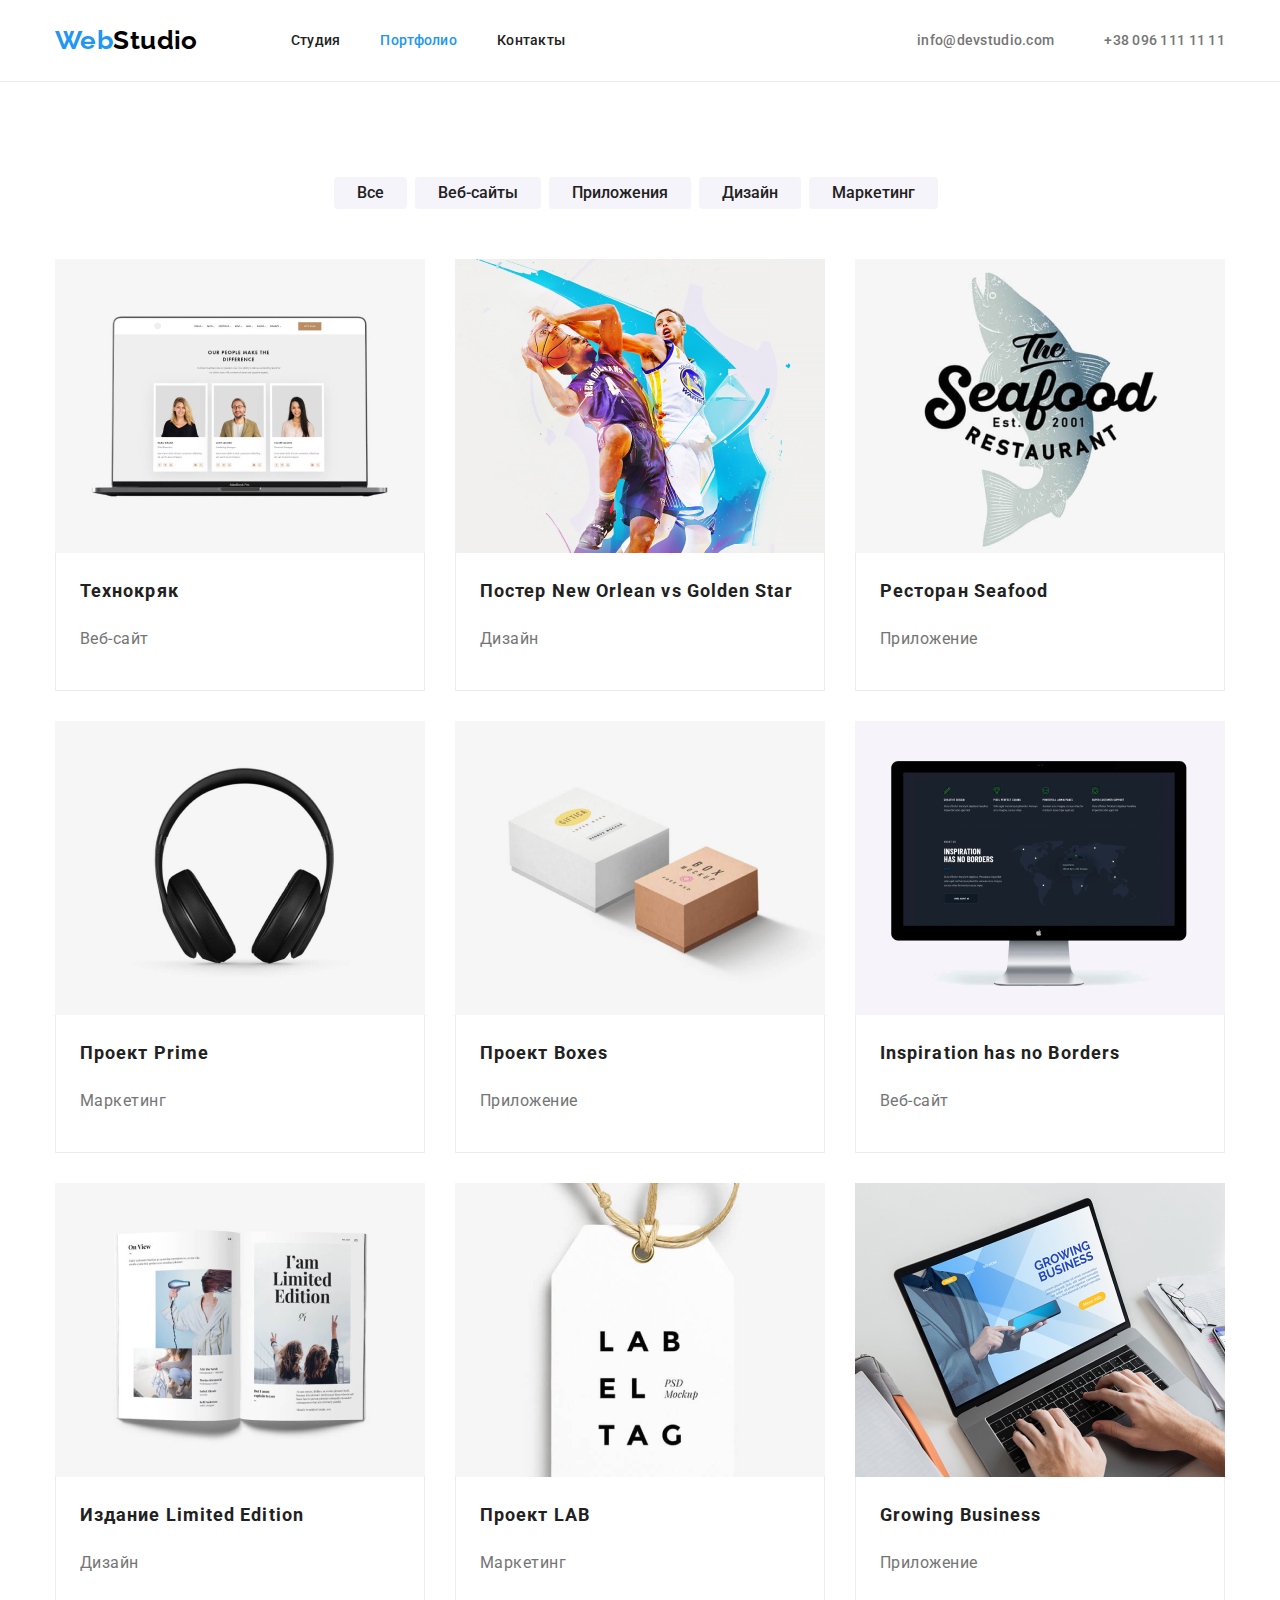
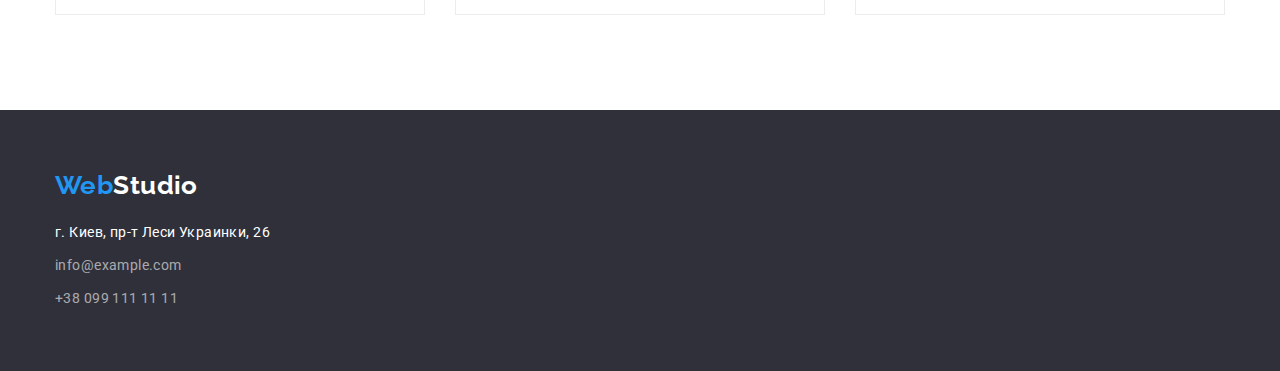
==== portfolio.html @ 456f7685 "1" ====
<!DOCTYPE html>
<html lang="ru">
  <head>
    <meta charset="UTF-8" />
    <meta name="viewport" content="width=device-width, initial-scale=1.0" />
    <title>Портфолио</title>
    <link href="https://fonts.googleapis.com/css2?family=Raleway:wght@700&family=Roboto:wght@400;500;700;900&display=swap"
      rel="stylesheet">
    <link rel="stylesheet" href="https://cdnjs.cloudflare.com/ajax/libs/modern-normalize/1.0.0/modern-normalize.css">
    <link rel="stylesheet" href="./css/styles.css">
  </head>
  <body>
    <!--Шапка сайта-->
    <header class="header lain-header">
      <div class="container header-container">
        <nav class="navigation">
          <a href="./index.html" class="logo-header"><span class="accent-logo">Web</span>Studio</a>
          <ul class="site-nav list">
            <li class="site-nav-item">
              <a href="./index.html" class="link">Студия</a>
            </li>
            <li class="site-nav-item">
              <a href="./portfolio.html" class="link current">Портфолио</a>
            </li>
            <li class="site-nav-item">
              <a href="" class="link">Контакты</a>
            </li>
          </ul>
        </nav>
        <ul class="contacts-header list">
          <li class="contacts-header-item"><a href="mailto:info@devstudio.com" class="link">info@devstudio.com</a></li>
          <li class="contacts-header-item"><a href="tel:+380961111111" class="link">+38 096 111 11 11</a></li>
        </ul>
      </div>
    </header>
    <!-- мэйн -->
    <main>
      <section class="section">
        <div class="container">
          <h1 class="visually-hidden">Портфолио</h1>
          <ul class="list button-container">
            <li class="dutton-item"><button type="button" class="button-filter">Все</button></li>
            <li class="dutton-item"><button type="button" class="button-filter">Веб-сайты</button></li>
            <li class="dutton-item"><button type="button" class="button-filter">Приложения</button></li>
            <li class="dutton-item"><button type="button" class="button-filter">Дизайн</button></li>
            <li class="dutton-item"><button type="button" class="button-filter">Маркетинг</button></li>
          </ul>
          <ul class="list flex-container">
            <li class="flex-element">
              <a href="" class="underlain">
                <img
                  src="./images/portfolio-1.jpg"
                  alt="ноутбук"
                  width="370"
                  height="294"
                />
                <div class="block-text">
                  <h2 class="projects">Технокряк</h2>
                  <p class="categories">Веб-сайт</p>
                </div>
              </a>
            </li>
            <li class="flex-element">
              <a href="" class="underlain">
                <img
                  src="./images/portfolio-2.jpg"
                  alt="Постер"
                  width="370"
                  height="294"
                />
                <div class="block-text">
                  <h2 class="projects">Постер New Orlean vs Golden Star</h2>
                  <p class="categories">Дизайн</p>
                </div>
              </a>
            </li>
            <li class="flex-element">
              <a href="" class="underlain">
                <img
                  src="./images/portfolio-3.jpg"
                  alt="Лого ресторана"
                  width="370"
                  height="294"
                />
                <div class="block-text">
                  <h2 class="projects">Ресторан Seafood</h2>
                  <p class="categories">Приложение</p>
                </div>
              </a>
            </li>
            <li class="flex-element">
              <a href="" class="underlain">
                <img
                  src="./images/portfolio-4.jpg"
                  alt="наушники"
                  width="370"
                  height="294"
                />
                <div class="block-text">
                  <h2 class="projects">Проект Prime</h2>
                  <p class="categories">Маркетинг</p>
                </div>
              </a>
            </li>
            <li class="flex-element">
              <a href="" class="underlain">
                <img
                  src="./images/portfolio-5.jpg"
                  alt="коробки"
                  width="370"
                  height="294"
                />
                <div class="block-text">
                  <h2 class="projects">Проект Boxes</h2>
                  <p class="categories">Приложение</p>
                </div>
              </a>
            </li>
            <li class="flex-element">
              <a href="" class="underlain">
                <img
                  src="./images/portfolio-6.jpg"
                  alt="моноблок"
                  width="370"
                  height="294"
                />
                <div class="block-text">
                  <h2 class="projects">Inspiration has no Borders</h2>
                  <p class="categories">Веб-сайт</p>
                </div>
              </a>
            </li>
            <li class="flex-element">
              <a href="" class="underlain">
                <img
                  src="./images/portfolio-7.jpg"
                  alt="книга"
                  width="370"
                  height="294"
                />
                <div class="block-text">
                  <h2 class="projects">Издание Limited Edition</h2>
                  <p class="categories">Дизайн</p>
                </div>
              </a>
            </li>
            <li class="flex-element">
              <a href="" class="underlain">
                <img
                  src="./images/portfolio-8.jpg"
                  alt="лейбл"
                  width="370"
                  height="294"
                />
                <div class="block-text">
                  <h2 class="projects">Проект LAB</h2>
                  <p class="categories">Маркетинг</p>
                </div>
              </a>
            </li>
            <li class="flex-element">
              <a href="" class="underlain">
                <img
                  src="./images/portfolio-9.jpg"
                  alt="ноутбук"
                  width="370"
                  height="294"
                />
                <div class="block-text">
                  <h2 class="projects">Growing Business</h2>
                  <p class="categories">Приложение</p>
                </div>
              </a>
            </li>
          </ul>
        </div>
      </section>
    </main>
    <!--Футер-->
    <footer class="footer">
      <div class="container">
        <a href="./index.html" class="logo-footer"><span class="accent-logo">Web</span>Studio</a>
        <address class="address-footer">
          <p class="address address-footer-item">г. Киев, пр-т Леси Украинки, 26</p>
          <a href="mailto:info@devstudio.com" class="link address-footer-item">info@example.com</a>
          <a href="tel:+380961111111" class="link address-footer-item">+38 099 111 11 11</a>
        </address>
      </div>
    </footer>
  </body>
</html>
---- css/styles.css ----
html {
  box-sizing: border-box;
}
*,
*::before,
*::after {
  box-sizing: inherit;
}

img {
  display: block;
  max-width: 100%;
  height: auto;
}

h1,
h2,
h3,
p {
  margin-top: 0;
}

:root {
  --text-color: #757575;
  --title-text-color: #212121;
  --bg-dark-color: #2f303a;
  --bg-team-portfolio-filters: #f5f4fa;
  --bg-color: #ffffff;
  --footer-contacts: rgba(255, 255, 255, 0.6);
  --accent-color: #2196f3;
  --hero-text-color: #ffffff;
  --white-logo: #ffffff;
  --black-logo: #000000;
  --lain-color: #ececec;
  --clients-color: #afb1b8;
}

.visually-hidden {
  position: absolute !important;
  clip: rect(1px 1px 1px 1px);
  clip: rect(1px, 1px, 1px, 1px);
  padding: 0 !important;
  border: 0 !important;
  height: 1px !important;
  width: 1px !important;
  overflow: hidden;
}

body {
  background-color: var(--bg-color);
  color: var(--text-color);

  font-family: roboto, sans-serif;
  letter-spacing: 0.03em;
  font-size: 14px;
  line-height: 1.71;
}
.list {
  padding: 0;
  margin: 0;
  list-style: none;
}

.container {
  width: 1200px;
  padding-left: 15px;
  padding-right: 15px;
  margin-right: auto;
  margin-left: auto;
}

/* header */

.header {
  padding-top: 25px;
  padding-bottom: 25px;
}

.lain-header {
  border-bottom: 1px solid var(--lain-color);
}

.header-container {
  display: flex;
  justify-content: space-between;
  align-items: center;
  border-color: #2d1e79;
}

.navigation {
  display: flex;
  align-items: center;
}
.logo-header {
  margin-right: 93px;

  color: var(--black-logo);

  font-family: raleway, sans-serif;
  font-weight: 700;
  font-size: 26px;
  line-height: 1.19;
  text-decoration: none;
}

.accent-logo {
  color: var(--accent-color);
}

.site-nav {
  display: inline-flex;
}

.site-nav-item:not(:last-child) {
  margin-right: 40px;
}

.site-nav .link {
  color: var(--title-text-color);

  font-weight: 500;
  font-size: 14px;
  line-height: 1.14;
  letter-spacing: 0.02em;
  text-decoration: none;
}
.site-nav .link:hover,
.site-nav .link:focus {
  color: var(--accent-color);
}
.site-nav .link.current {
  color: var(--accent-color);
}

.contacts-header {
  display: flex;
}

.contacts-header-item:not(:last-child) {
  margin-right: 50px;
}
.contacts-header .link {
  color: var(--text-color);

  font-weight: 500;
  font-size: 14px;
  line-height: 1.14;
  letter-spacing: 0.02em;
  text-decoration: none;
}
.contacts-header .link:hover,
.contacts-header .link:focus {
  color: var(--accent-color);
}

/* footer */
.footer {
  padding-top: 60px;
  padding-bottom: 60px;

  background-color: var(--bg-dark-color);

  font-size: 14px;
  line-height: 1.71;
}

.logo-footer {
  display: inline-block;
  margin-bottom: 20px;

  color: var(--white-logo);

  font-family: raleway, sans-serif;
  font-weight: 700;
  font-size: 26px;
  line-height: 1.19;
  text-decoration: none;
}

.address {
  color: #ffffff;

  font-style: normal;
}
.address-footer {
  display: flex;
  flex-direction: column;
}

.address-footer-item:not(:last-child) {
  margin-bottom: 9px;
}
.address-footer .link {
  color: var(--footer-contacts);

  text-decoration: none;
  font-style: normal;
}

.address-footer .link:hover,
.address-footer .link:focus {
  color: var(--accent-color);
}

/* Стили для "Студия" */

/* HERO */
.section-hero {
  padding-top: 200px;
  padding-bottom: 200px;

  background-color: var(--bg-dark-color);

  text-align: center;
}
.hero-title {
  margin-top: 0;
  margin-bottom: 30px;

  color: var(--hero-text-color);

  font-weight: 900;
  font-size: 44px;
  line-height: 1.36;
  letter-spacing: 0.06em;
  text-transform: uppercase;
}
.button-hero {
  display: inline-block;
  padding: 10px 32px;
  box-shadow: 0px 4px 4px rgba(0, 0, 0, 0.15);
  border-radius: 4px;
  min-width: 300px;

  color: var(--hero-text-color);
  background-color: var(--accent-color);

  font-weight: 700;
  font-size: 16px;
  line-height: 1.87;
  align-items: center;
  letter-spacing: 0.06em;
  text-decoration: none;
}

/* Section */

.section {
  padding-bottom: 95px;
  padding-top: 95px;
}

.section-title {
  margin-bottom: 50px;

  color: var(--title-text-color);

  font-weight: 700;
  font-size: 36px;
  line-height: 1.16;
  text-align: center;
}

/* Features */
.features {
  display: flex;
}

.features-item:not(:last-child) {
  margin-right: 30px;
}

.features .title {
  margin-bottom: 10px;

  color: var(--title-text-color);

  font-weight: 700;
  font-size: 14px;
  line-height: 1.14;
  text-transform: uppercase;
}
.features-text {
  max-width: 270px;
}
/* work */

.work {
  padding-top: 0;
}
.work-grid {
  display: flex;
  flex-wrap: wrap;
  margin-left: -30px;
}

.grid-item {
  margin-left: 30px;
}

.work-item {
  flex-basis: calc(100% / 3 - 30px);
}
/* Team */

.team {
  background: var(--bg-team-portfolio-filters);
}

.team-grid {
  display: flex;
  flex-wrap: wrap;
  margin-left: -30px;
}

.team-card {
  margin-left: 30px;

  background-color: var(--bg-color);
  box-shadow: 0px 1px 3px rgba(0, 0, 0, 0.12), 0px 1px 1px rgba(0, 0, 0, 0.14),
    0px 2px 1px rgba(0, 0, 0, 0.2);
  border-radius: 0px 0px 4px 4px;
}

.team-item {
  flex-basis: calc(100% / 4 - 30px);
}

.team .team-name {
  margin-bottom: 10px;
  color: var(--title-text-color);

  font-weight: 500;
  font-size: 16px;
  line-height: 1.18;
  text-align: center;
}

.team .position {
  font-size: 16px;
  line-height: 1.18;
  text-align: center;
}

.team-img {
  margin-bottom: 30px;
}

/* clients */

.clients-flex {
  display: flex;
  align-items: center;
  justify-content: space-between;
}

.clients-items {
  width: 170px;
  height: 90px;

  border: 1px solid var(--clients-color);
  border-radius: 4px;
  display: flex;
  justify-content: center;
  align-items: center;
}

/* Стили для "Портфолио" */

/* button */

.button-container {
  display: flex;
  justify-content: center;
  padding-bottom: 50px;
}

.dutton-item {
  margin-right: 8px;
}
.button-filter {
  padding: 6px 22px;
  min-width: 73px;
  border-radius: 4px;
  border: 1px solid transparent;

  background-color: var(--bg-team-portfolio-filters);

  color: var(--title-text-color);
  font-family: inherit;
  font-weight: 500;
  font-size: 16px;
}

.button-filter:hover,
.button-filter:focus {
  background-color: var(--accent-color);
  color: #ffffff;
}

.underlain {
  text-decoration: none;
}

.projects {
  color: var(--title-text-color);

  font-weight: 700;
  font-size: 18px;
  line-height: 2;
  letter-spacing: 0.06em;
}

.block-text {
  padding: 20px 24px;

  border: 1px solid var(--lain-color);
  border-top: none;
}

.categories {
  color: var(--text-color);

  font-size: 16px;
  line-height: 1.87;
  letter-spacing: 0.03em;
}

.flex-container {
  display: flex;
  flex-wrap: wrap;
}

.flex-element {
  width: calc((100% - 60px) / 3);
  margin-right: 30px;
  margin-bottom: 30px;
}

.flex-element:nth-child(3n) {
  margin-right: 0;
}

.flex-element:nth-last-child(-n + 3) {
  margin-bottom: 0px;
}
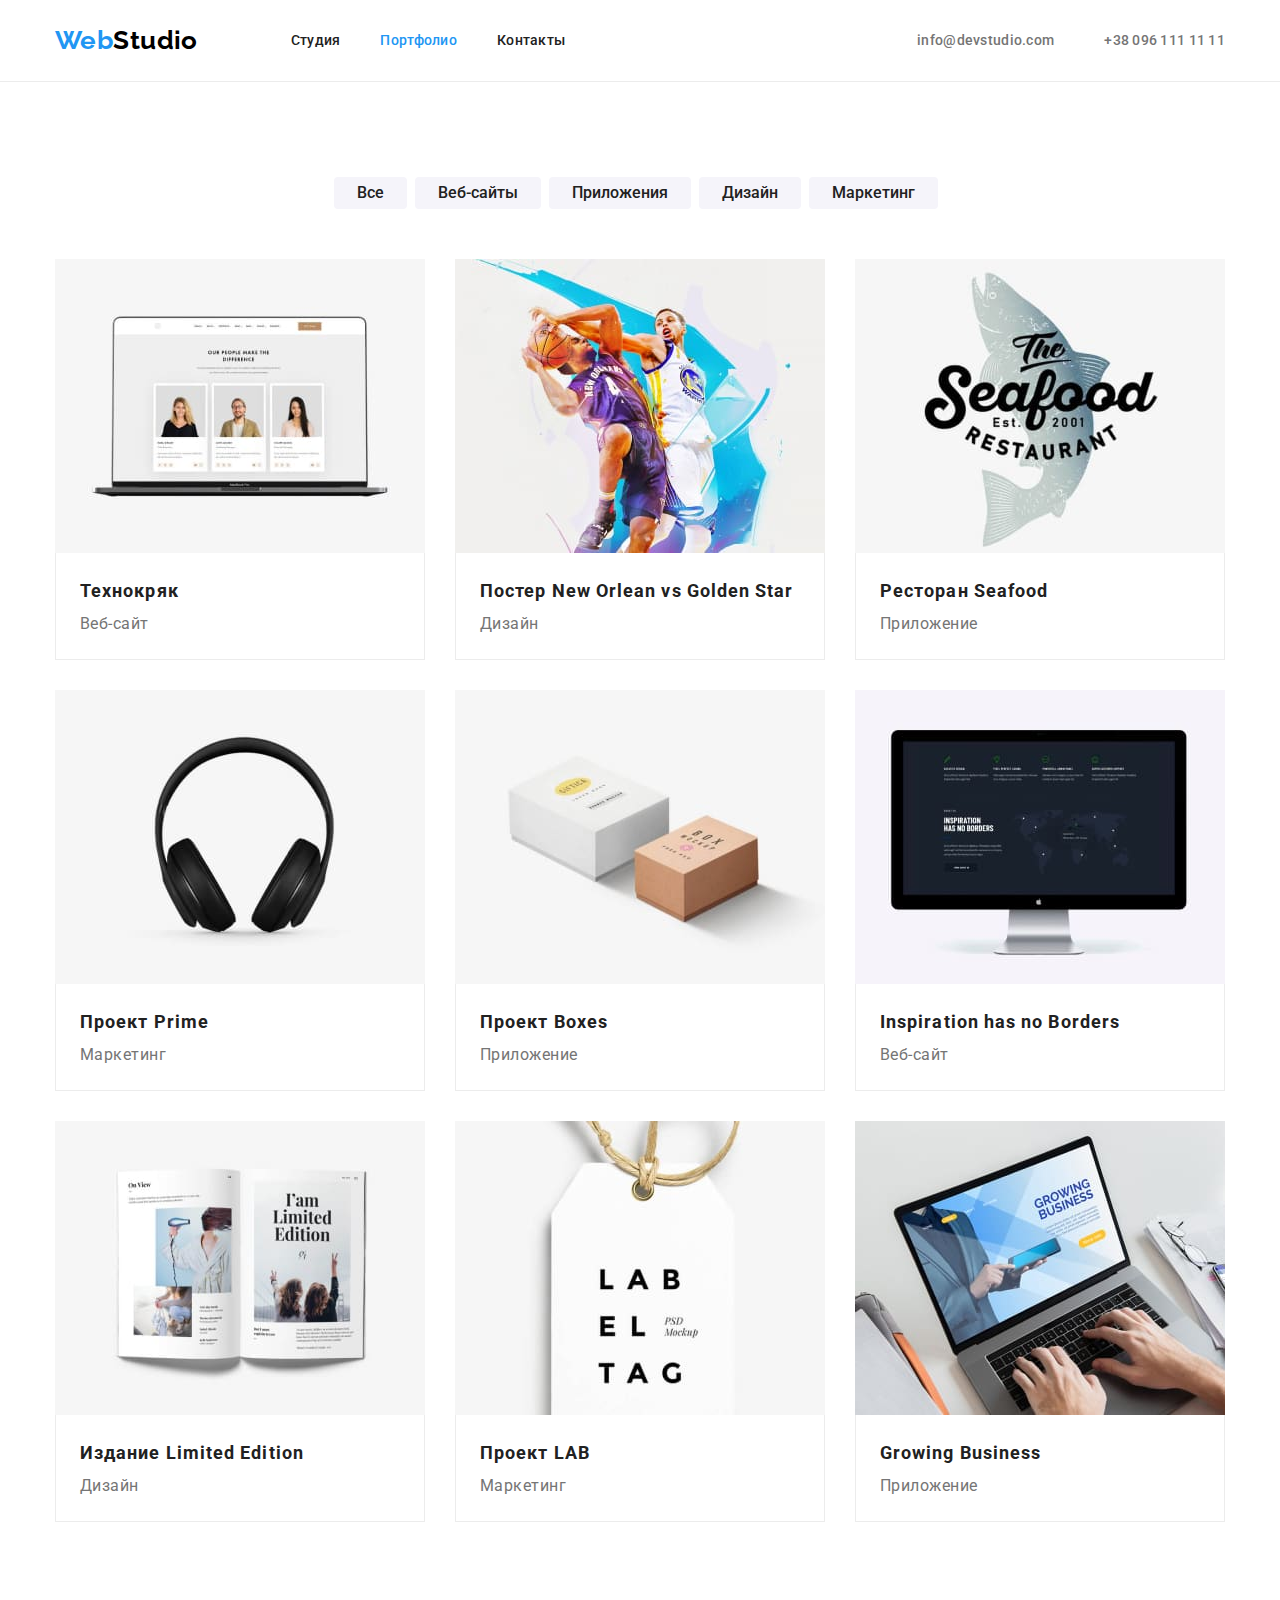
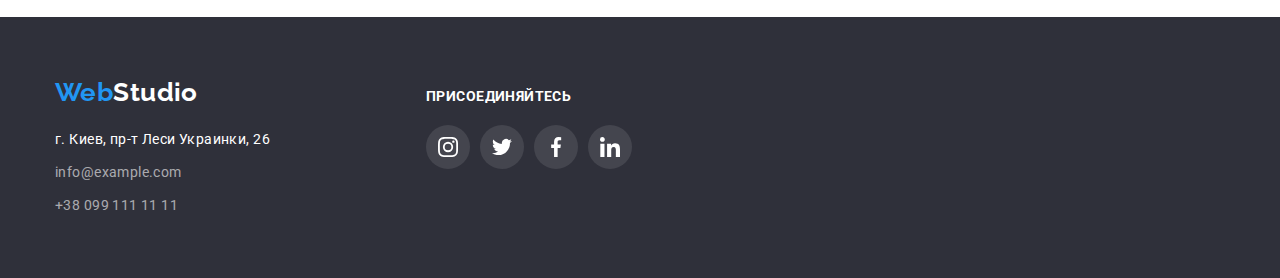
==== commit 358b4709: "4" ====
--- a/portfolio.html
+++ b/portfolio.html
@@ -178,13 +178,52 @@
     </main>
     <!--Футер-->
     <footer class="footer">
-      <div class="container">
-        <a href="./index.html" class="logo-footer"><span class="accent-logo">Web</span>Studio</a>
-        <address class="address-footer">
-          <p class="address address-footer-item">г. Киев, пр-т Леси Украинки, 26</p>
-          <a href="mailto:info@devstudio.com" class="link address-footer-item">info@example.com</a>
-          <a href="tel:+380961111111" class="link address-footer-item">+38 099 111 11 11</a>
-        </address>
+      <div class="container footer-box"> 
+        <div>
+          <a href="./index.html" class="logo-footer"><span class="accent-logo">Web</span>Studio</a>
+          <address class="address-footer">
+            <p class="address address-footer-item">г. Киев, пр-т Леси Украинки, 26</p>
+            <a href="mailto:info@devstudio.com" class="link address-footer-item">info@example.com</a>
+            <a href="tel:+380961111111" class="link address-footer-item">+38 099 111 11 11</a>
+          </address>
+        </div>
+        <div class="footer-link-box">
+          <p class="footer-text">присоединяйтесь</p>
+          <ul class="list social-icons-footer">
+            <li class="social-icons-item">
+              <a class="social-icons-link-footer" href="https://instagram.com/" target="_blank" rel="noopener noreferer"
+                aria-label="Instagram">
+                <svg class="social-icons-svg-footer">
+                  <use href="./images/symbol-defs.svg#icon-instagram"></use>
+                </svg>
+              </a>
+            </li>
+            <li class="social-icons-item">
+              <a class="social-icons-link-footer" href="https://twitter.com/" target="_blank" rel="noopener noreferer"
+                aria-label="Twitter">
+                <svg class="social-icons-svg-footer">
+                  <use href="./images/symbol-defs.svg#icon-twitter"></use>
+                </svg>
+              </a>
+            </li>
+            <li class="social-icons-item">
+              <a class="social-icons-link-footer" href="https://facebook.com/" target="_blank" rel="noopener noreferer"
+                aria-label="Facebook">
+                <svg class="social-icons-svg-footer">
+                  <use href="./images/symbol-defs.svg#icon-facebook"></use>
+                </svg>
+              </a>
+            </li>
+            <li class="social-icons-item">
+              <a class="social-icons-link-footer" href="https://linkedin.com/" target="_blank" rel="noopener noreferer"
+                aria-label="Linkedin">
+                <svg class="social-icons-svg-footer">
+                  <use href="./images/symbol-defs.svg#icon-linkedin"></use>
+                </svg>
+              </a>
+            </li>
+          </ul>
+        </div>
       </div>
     </footer>
   </body>
--- a/css/styles.css
+++ b/css/styles.css
@@ -11,6 +11,8 @@
   display: block;
   max-width: 100%;
   height: auto;
+  object-fit: cover;
+  object-position: top center;
 }
 
 h1,
@@ -18,6 +20,7 @@
 h3,
 p {
   margin-top: 0;
+  margin-bottom: 0;
 }
 
 :root {
@@ -26,13 +29,16 @@
   --bg-dark-color: #2f303a;
   --bg-team-portfolio-filters: #f5f4fa;
   --bg-color: #ffffff;
+  --bg-hero: #c4c4c4;
   --footer-contacts: rgba(255, 255, 255, 0.6);
   --accent-color: #2196f3;
   --hero-text-color: #ffffff;
   --white-logo: #ffffff;
   --black-logo: #000000;
+  --grey: #f5f4fa;
   --lain-color: #ececec;
   --clients-color: #afb1b8;
+  --social-link-footer: rgba(255, 255, 255, 0.1);
 }
 
 .visually-hidden {
@@ -202,16 +208,81 @@
   color: var(--accent-color);
 }
 
+.footer-link-box {
+  padding-left: 156px;
+}
+
+.footer-text {
+  padding-bottom: 20px;
+
+  font-weight: 700;
+  font-size: 14px;
+  line-height: 1.14;
+  letter-spacing: 0.03em;
+  text-transform: uppercase;
+
+  color: var(--bg-color);
+}
+
+.social-icons-footer {
+  display: flex;
+  justify-content: center;
+  margin-bottom: 20px;
+}
+
+.social-icons-link-footer {
+  display: flex;
+  justify-content: center;
+  align-items: center;
+  width: 44px;
+  height: 44px;
+  background-color: var(--social-link-footer);
+  border-radius: 50%;
+}
+
+.social-icons-svg-footer {
+  width: 20px;
+  height: 20px;
+  fill: var(--bg-color);
+}
+
+.social-icons-link-footer:hover,
+.social-icons-link-footer:focus {
+  background-color: var(--accent-color);
+}
+
+.footer-box {
+  display: flex;
+  align-items: baseline;
+}
+
 /* Стили для "Студия" */
 
 /* HERO */
 .section-hero {
+  height: 600px;
+  min-width: 1600px;
+  margin-left: auto;
+  margin-right: auto;
   padding-top: 200px;
   padding-bottom: 200px;
 
-  background-color: var(--bg-dark-color);
+  background-color: var(--bg-hero);
+  background-image: linear-gradient(
+      to top,
+      hsla(235, 10%, 21%, 0.4),
+      hsla(235, 10%, 21%, 0.4)
+    ),
+    url(../images/bg-fon.jpg);
+  background-repeat: no-repeat;
+  background-position: center, center;
+  background-size: cover, cover;
 
   text-align: center;
+}
+
+.hero-text-box {
+  align-items: center;
 }
 .hero-title {
   margin-top: 0;
@@ -226,11 +297,11 @@
   text-transform: uppercase;
 }
 .button-hero {
-  display: inline-block;
   padding: 10px 32px;
   box-shadow: 0px 4px 4px rgba(0, 0, 0, 0.15);
+  border: 1px solid transparent;
   border-radius: 4px;
-  min-width: 300px;
+  min-width: 200px;
 
   color: var(--hero-text-color);
   background-color: var(--accent-color);
@@ -240,7 +311,6 @@
   line-height: 1.87;
   align-items: center;
   letter-spacing: 0.06em;
-  text-decoration: none;
 }
 
 /* Section */
@@ -264,6 +334,18 @@
 /* Features */
 .features {
   display: flex;
+}
+
+.grey-box {
+  display: flex;
+  justify-content: center;
+  align-items: center;
+
+  background-color: var(--grey);
+  width: 270px;
+  height: 120px;
+  border-radius: 4px;
+  margin-bottom: 30px;
 }
 
 .features-item:not(:last-child) {
@@ -337,6 +419,8 @@
 }
 
 .team .position {
+  margin-bottom: 16px;
+
   font-size: 16px;
   line-height: 1.18;
   text-align: center;
@@ -442,5 +526,41 @@
 }
 
 .flex-element:nth-last-child(-n + 3) {
-  margin-bottom: 0px;
-}
+  margin-bottom: 0;
+}
+
+.social-icons {
+  display: flex;
+  justify-content: center;
+  margin-bottom: 20px;
+}
+
+.social-icons-item:not(:last-child) {
+  margin-right: 10px;
+}
+
+.social-icons-link {
+  display: flex;
+  justify-content: center;
+  align-items: center;
+  width: 44px;
+  height: 44px;
+  background-color: var(--bg-color);
+  border-radius: 50%;
+}
+
+.social-icons-svg {
+  width: 20px;
+  height: 20px;
+  fill: var(--clients-color);
+}
+
+.social-icons-link:hover,
+.social-icons-link:focus {
+  background-color: var(--accent-color);
+}
+
+.social-icons-link:hover .social-icons-svg,
+.social-icons-link:focus .social-icons-svg {
+  fill: var(--bg-color);
+}
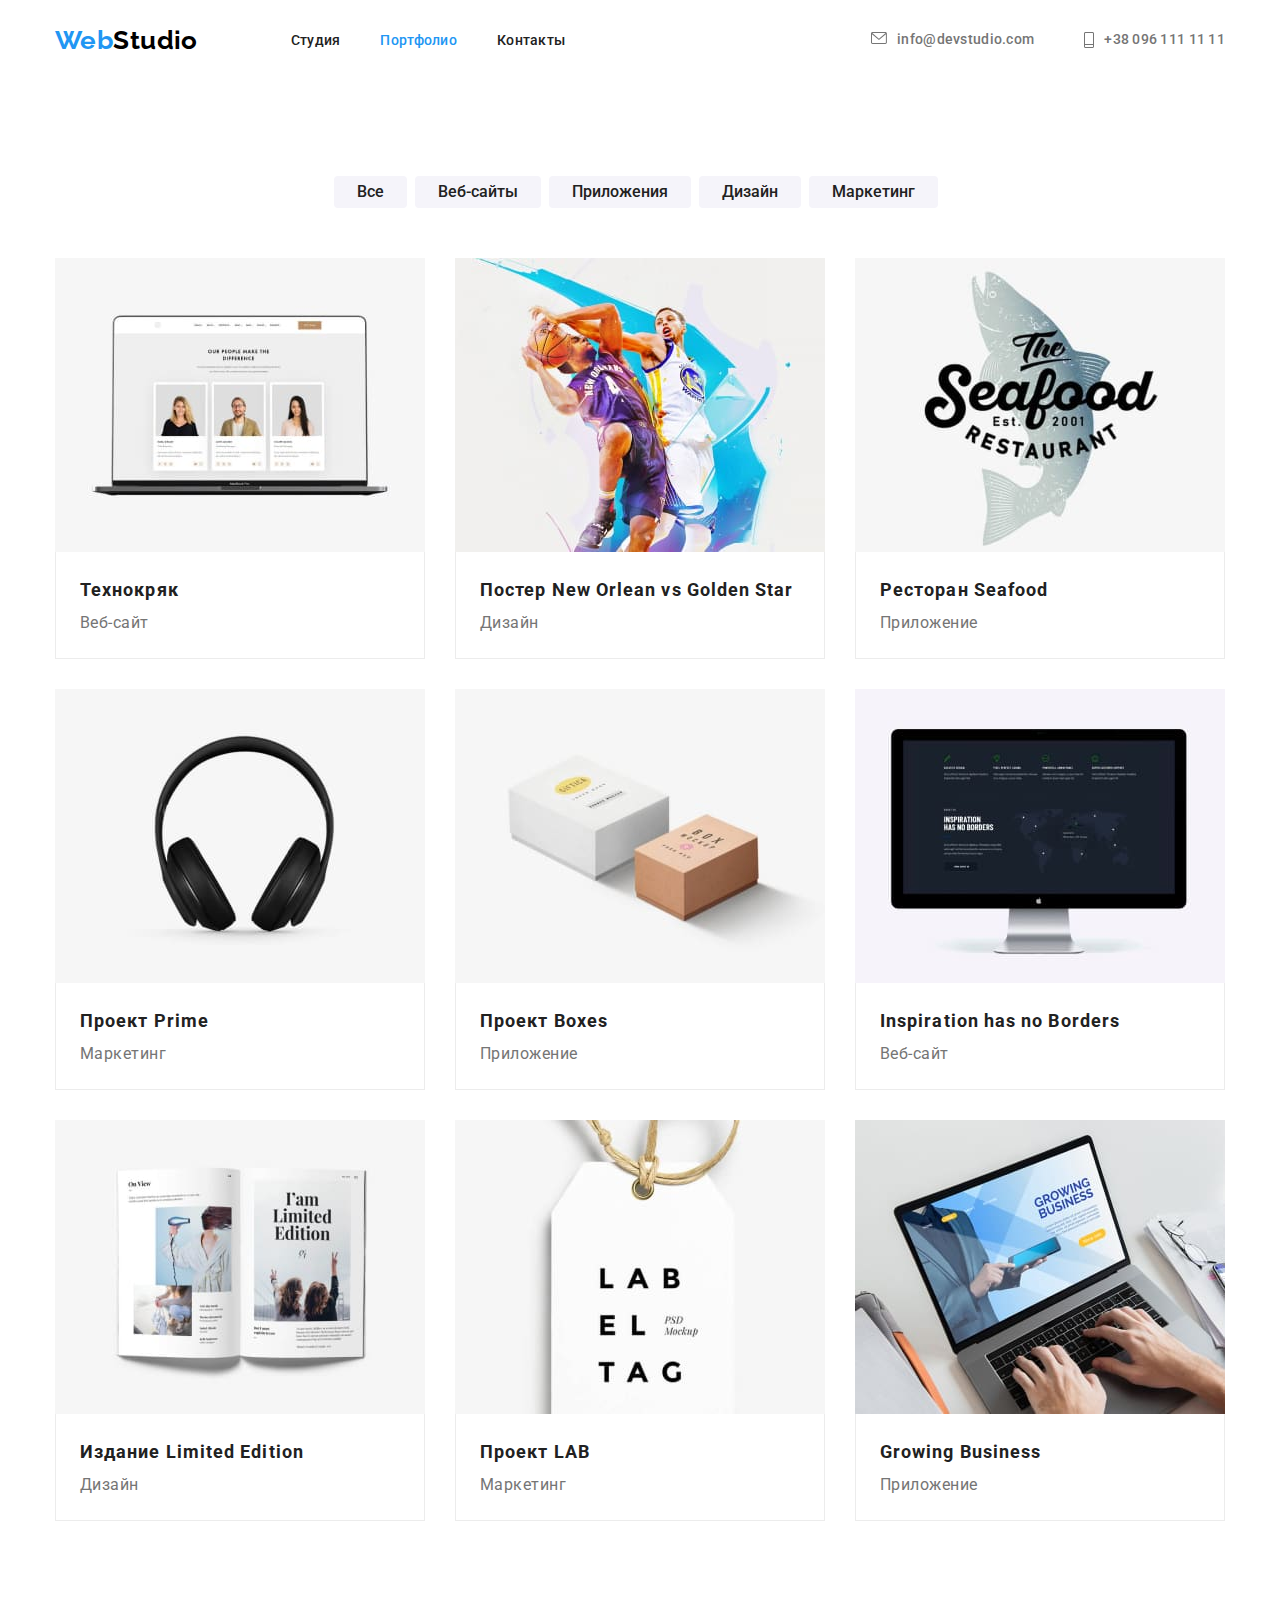
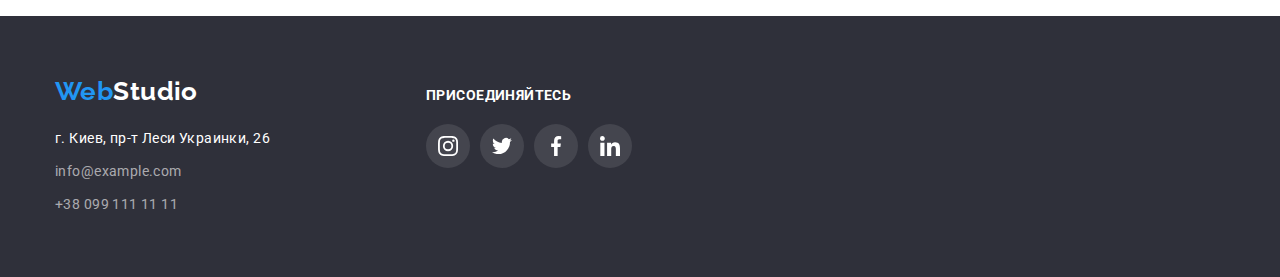
==== commit 4f33a4fb: "6" ====
--- a/portfolio.html
+++ b/portfolio.html
@@ -11,7 +11,7 @@
   </head>
   <body>
     <!--Шапка сайта-->
-    <header class="header lain-header">
+    <header class="header">
       <div class="container header-container">
         <nav class="navigation">
           <a href="./index.html" class="logo-header"><span class="accent-logo">Web</span>Studio</a>
@@ -24,12 +24,22 @@
             </li>
             <li class="site-nav-item">
               <a href="" class="link">Контакты</a>
-            </li>
+            </li>          
           </ul>
         </nav>
         <ul class="contacts-header list">
-          <li class="contacts-header-item"><a href="mailto:info@devstudio.com" class="link">info@devstudio.com</a></li>
-          <li class="contacts-header-item"><a href="tel:+380961111111" class="link">+38 096 111 11 11</a></li>
+          <li class="contacts-header-item">
+            <a href="mailto:info@devstudio.com" class="link contacts-link">
+              <svg class="contacts-icons-svg" width="16px" height="12px">
+                <use href="./images/symbol-defs.svg#icon-mail"></use>
+            </svg>info@devstudio.com</a>
+          </li>
+          <li class="contacts-header-item">
+            <a href="tel:+380961111111" class="link contacts-link">
+              <svg class="contacts-icons-svg" width="10px" height="16px">
+                <use href="./images/symbol-defs.svg#icon-phone"></use>
+            </svg>+38 096 111 11 11</a>
+          </li>
         </ul>
       </div>
     </header>
--- a/css/styles.css
+++ b/css/styles.css
@@ -140,11 +140,27 @@
 
 .contacts-header {
   display: flex;
+  align-items: center;
+}
+
+.contacts-header-item {
+  display: inline-flex;
+  align-items: baseline;
+}
+.contacts-link {
+  display: inline-flex;
+  align-items: contents;
 }
 
 .contacts-header-item:not(:last-child) {
   margin-right: 50px;
 }
+
+.contacts-link:hover .contacts-icons-svg,
+.contacts-link:focus .contacts-icons-svg {
+  fill: var(--accent-color);
+}
+
 .contacts-header .link {
   color: var(--text-color);
 
@@ -154,9 +170,16 @@
   letter-spacing: 0.02em;
   text-decoration: none;
 }
+
 .contacts-header .link:hover,
 .contacts-header .link:focus {
   color: var(--accent-color);
+}
+
+.contacts-icons-svg {
+  margin-right: 10px;
+
+  fill: var(--text-color);
 }
 
 /* footer */
@@ -275,15 +298,19 @@
     ),
     url(../images/bg-fon.jpg);
   background-repeat: no-repeat;
-  background-position: center, center;
-  background-size: cover, cover;
-
+  background-position: center;
+  background-size: cover;
+}
+
+.hero-text-box {
+  width: 1200px;
+  padding-left: 15px;
+  padding-right: 15px;
+  margin-right: auto;
+  margin-left: auto;
   text-align: center;
 }
 
-.hero-text-box {
-  align-items: center;
-}
 .hero-title {
   margin-top: 0;
   margin-bottom: 30px;
@@ -438,15 +465,27 @@
   justify-content: space-between;
 }
 
-.clients-items {
+.clients-flex .clients-items:not(:last-child) {
+  margin-right: 30px;
+}
+
+.clients-icons-link {
+  display: flex;
+  justify-content: center;
+  align-items: center;
+
   width: 170px;
   height: 90px;
 
   border: 1px solid var(--clients-color);
   border-radius: 4px;
-  display: flex;
-  justify-content: center;
-  align-items: center;
+  fill: var(--clients-color);
+}
+
+.clients-icons-link:hover,
+.clients-icons-link:focus {
+  fill: var(--accent-color);
+  border-color: var(--accent-color);
 }
 
 /* Стили для "Портфолио" */
@@ -480,6 +519,8 @@
 .button-filter:focus {
   background-color: var(--accent-color);
   color: #ffffff;
+  box-shadow: 0px 3px 1px rgba(0, 0, 0, 0.1), 0px 1px 2px rgba(0, 0, 0, 0.08),
+    0px 2px 2px rgba(0, 0, 0, 0.12);
 }
 
 .underlain {
@@ -521,6 +562,12 @@
   margin-bottom: 30px;
 }
 
+.flex-element:hover,
+.flex-element:focus {
+  box-shadow: 0px 1px 1px rgba(0, 0, 0, 0.12), 0px 4px 4px rgba(0, 0, 0, 0.06),
+    1px 4px 6px rgba(0, 0, 0, 0.16);
+}
+
 .flex-element:nth-child(3n) {
   margin-right: 0;
 }
